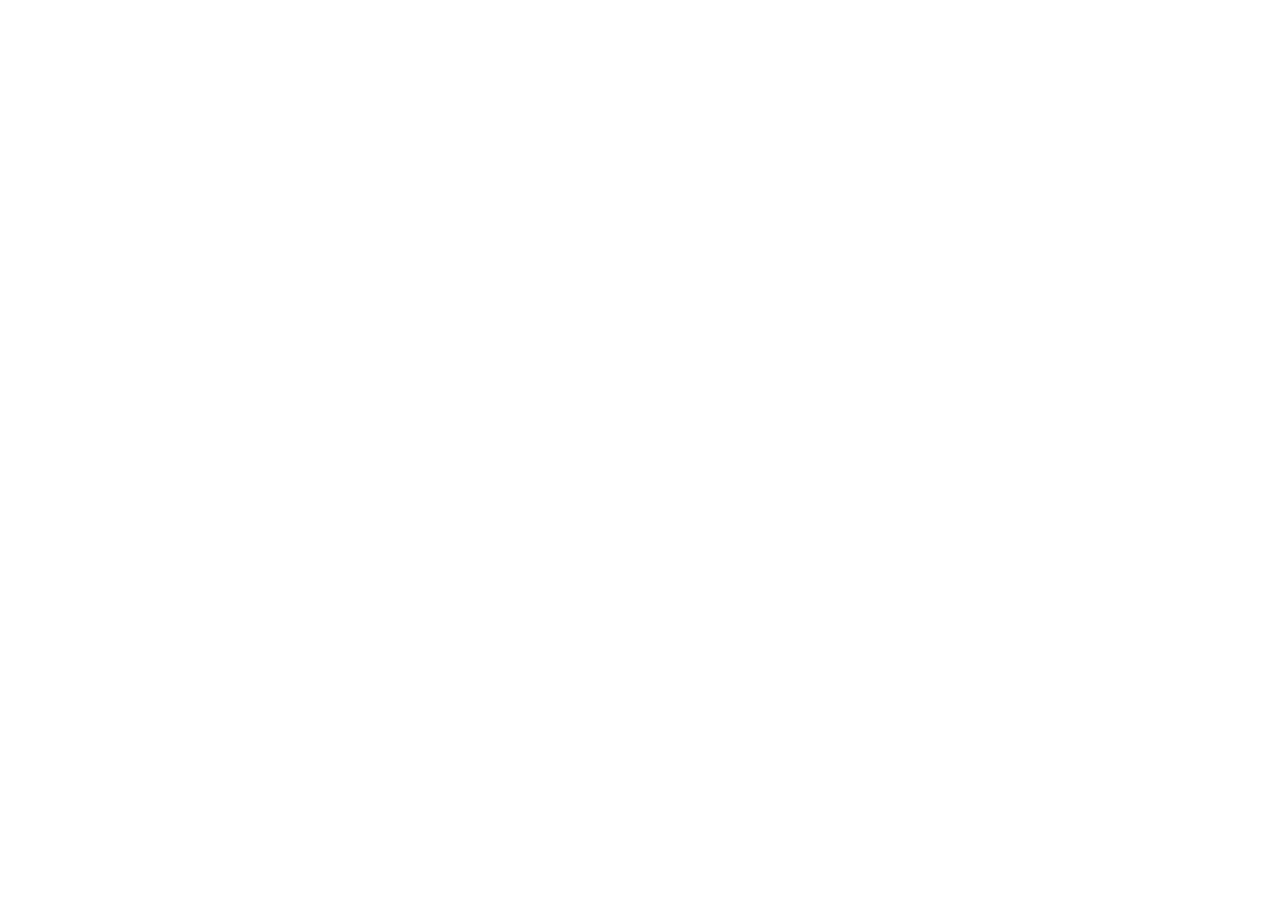
==== index.html @ e970a233 "Add index.html" ====
<!DOCTYPE html>
<html lang="en" data-theme="dark">
<head>
<meta charset="utf-8">
<meta name="viewport" content="width=device-width, initial-scale=1, viewport-fit=cover">
<title>GET CLOCKED — Rank it. Pass it. Clock it.</title>
<meta name="description" content="GET CLOCKED: the pass-and-play party game. Rank it. Pass it. Clock it.">
<link rel="icon" href="favicon.svg" type="image/svg+xml">
<link rel="manifest" href="manifest.json">
<meta name="theme-color" content="#16121f">
<link rel="stylesheet" href="css/styles.css">
</head>
<body>
<div id="app"><main id="screen"></main></div>
<script src="js/data.js"></script>
<script src="js/app.js"></script>
<script src="js/game.js"></script>
</body>
</html>
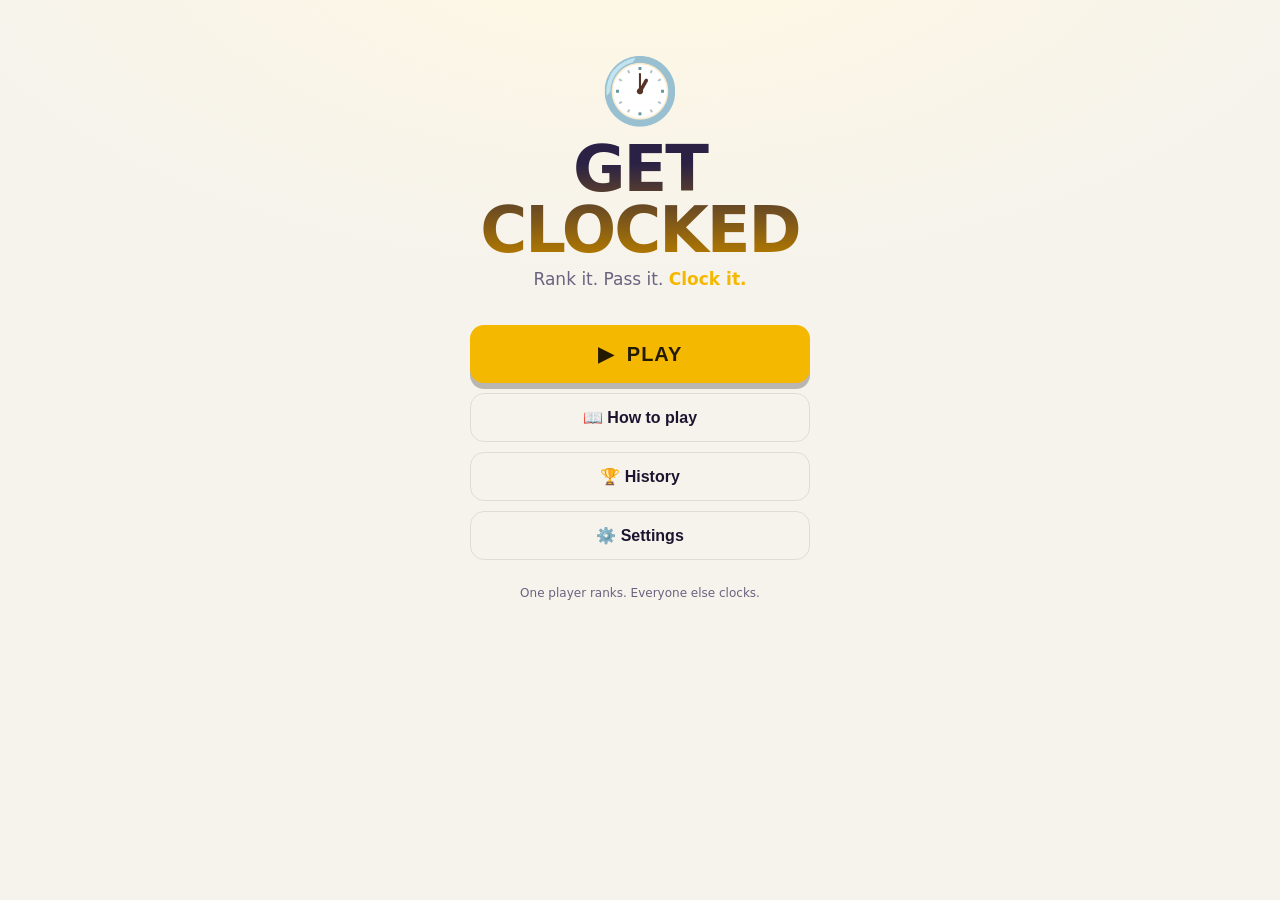
==== commit bc99452c: "Remove Ads IAP + flag-gated ad slots (ads off by default)" ====
--- a/index.html
+++ b/index.html
@@ -13,6 +13,8 @@
 <body>
 <div id="app"><main id="screen"></main></div>
 <script src="js/data.js"></script>
+<script src="js/store.js"></script>
+<script src="js/ads.js"></script>
 <script src="js/app.js"></script>
 <script src="js/game.js"></script>
 </body>
--- a/css/styles.css
+++ b/css/styles.css
@@ -0,0 +1,232 @@
+:root{
+  --bg:#16121f; --bg2:#1d1730; --card:#241d3a; --card2:#2c2350;
+  --ink:#ffffff; --mut:#b9aecb; --line:rgba(255,255,255,.09);
+  --acc:#ffd23f; --acc-ink:#231a00; --pink:#ff5d8f; --blue:#4cc9f0; --green:#7bf59b;
+  --danger:#ff6b6b; --radius:18px;
+  --shadow:0 10px 30px rgba(0,0,0,.35);
+}
+[data-theme="light"]{
+  --bg:#f6f3ec; --bg2:#efe9dc; --card:#ffffff; --card2:#f3efe4;
+  --ink:#1c1530; --mut:#6b6280; --line:rgba(20,10,40,.1);
+  --acc:#f5b800; --acc-ink:#231a00;
+  --shadow:0 10px 26px rgba(60,40,90,.14);
+}
+*{box-sizing:border-box; -webkit-tap-highlight-color:transparent;}
+html,body{margin:0;padding:0;}
+body{
+  background:radial-gradient(1200px 600px at 50% -10%, #2b2144 0%, var(--bg) 55%) fixed, var(--bg);
+  color:var(--ink);
+  font-family:"Avenir Next","Segoe UI",system-ui,-apple-system,sans-serif;
+  min-height:100vh; min-height:100dvh;
+}
+[data-theme="light"] body{background:radial-gradient(1200px 600px at 50% -10%, #fff8e2 0%, var(--bg) 60%) fixed, var(--bg);}
+#app{max-width:540px;margin:0 auto;min-height:100dvh;display:flex;flex-direction:column;}
+#screen{flex:1;padding:20px 16px calc(28px + env(safe-area-inset-bottom));}
+.screen.enter{animation:rise .28s ease both;}
+.screen.noanim.enter{animation:none;}
+@keyframes rise{from{opacity:0;transform:translateY(14px);}to{opacity:1;transform:none;}}
+@media (prefers-reduced-motion:reduce){.screen.enter{animation:none;}}
+
+/* type */
+h1{font-size:30px;margin:6px 0;letter-spacing:-.5px;font-weight:900;}
+.sub{color:var(--mut);margin:0 0 14px;font-size:15px;line-height:1.45;}
+.ghead{text-align:center;margin:8px 0 16px;}
+.logo-mini{font-size:34px;}
+.tagline{color:var(--mut);font-size:15px;margin-top:6px;}
+.tagline b{color:var(--acc);}
+
+/* hero */
+.hero{text-align:center;padding:34px 10px 10px;}
+.hero .clock{font-size:64px;animation:tick 2.4s ease-in-out infinite;display:inline-block;}
+@keyframes tick{0%,100%{transform:rotate(-8deg);}50%{transform:rotate(8deg);}}
+.hero .title{font-size:64px;font-weight:900;line-height:.95;letter-spacing:-2px;margin:10px 0 4px;
+  background:linear-gradient(180deg,#fff 30%,var(--acc) 90%);-webkit-background-clip:text;background-clip:text;color:transparent;}
+[data-theme="light"] .hero .title{background:linear-gradient(180deg,#2a2145 20%,#b07800 95%);-webkit-background-clip:text;background-clip:text;color:transparent;}
+.hero .tagline{font-size:17px;margin:8px 0 26px;}
+.hero .tagline b{color:var(--acc);}
+.menu{display:flex;flex-direction:column;gap:10px;max-width:340px;margin:0 auto;}
+.foot{margin-top:26px;text-align:center;color:var(--mut);font-size:12px;}
+
+/* buttons */
+.btn{border:0;border-radius:14px;padding:14px 18px;font-size:16px;font-weight:800;cursor:pointer;
+  background:var(--card);color:var(--ink);border:1px solid var(--line);transition:transform .08s ease, filter .15s;}
+.btn:active{transform:scale(.97);}
+.btn.primary{background:var(--acc);color:var(--acc-ink);border:0;box-shadow:0 6px 0 rgba(0,0,0,.25);}
+.btn.primary:active{transform:translateY(3px);box-shadow:0 2px 0 rgba(0,0,0,.25);}
+.btn.big{font-size:20px;padding:17px;letter-spacing:1px;}
+.btn.ghost{background:transparent;}
+.btn.small{padding:9px 13px;font-size:14px;border-radius:11px;}
+.btn.danger{background:transparent;border:1px solid var(--danger);color:var(--danger);}
+.btn.block{width:100%;}
+.btn.sel{border-color:var(--acc);color:var(--acc);}
+.btn:disabled{opacity:.35;}
+.stepbadge{display:inline-block;background:var(--pink);color:#fff;font-weight:900;font-size:13px;letter-spacing:2px;
+  padding:7px 14px;border-radius:999px;margin-bottom:8px;}
+.stepbadge.s1{background:var(--blue);} .stepbadge.s2{background:var(--pink);} .stepbadge.s3{background:var(--acc);color:var(--acc-ink);}
+
+/* cards & rows */
+.card{background:var(--card);border:1px solid var(--line);border-radius:var(--radius);padding:16px;margin:12px 0;box-shadow:var(--shadow);}
+.rowline{display:flex;align-items:center;gap:10px;}
+.grow{flex:1;min-width:0;}
+input[type=text]{width:100%;background:var(--bg2);border:1px solid var(--line);color:var(--ink);
+  border-radius:12px;padding:13px 14px;font-size:16px;outline:none;}
+input[type=text]:focus{border-color:var(--acc);}
+.plist{display:flex;flex-direction:column;gap:8px;margin:10px 0;}
+.prow{display:flex;align-items:center;gap:10px;background:var(--card);border:1px solid var(--line);border-radius:12px;padding:10px 12px;}
+.prow .nm{flex:1;font-weight:700;font-size:16px;overflow:hidden;text-overflow:ellipsis;white-space:nowrap;}
+.xbtn{border:0;background:transparent;color:var(--mut);font-size:18px;cursor:pointer;padding:6px 10px;border-radius:8px;}
+.field{margin:14px 0;}
+.field label{display:block;font-weight:800;font-size:13px;letter-spacing:1.5px;color:var(--mut);margin-bottom:8px;}
+.seg{display:flex;gap:8px;flex-wrap:wrap;}
+
+/* categories */
+.catbtns{display:flex;gap:8px;margin:10px 0 4px;}
+.cats{display:flex;flex-wrap:wrap;gap:8px;margin:12px 0;}
+.chip{border:1.5px solid var(--line);background:var(--card);color:var(--ink);border-radius:999px;
+  padding:9px 14px;font-size:14px;font-weight:700;cursor:pointer;transition:all .12s;}
+.chip:active{transform:scale(.95);}
+.chip.sel{background:var(--acc);border-color:var(--acc);color:var(--acc-ink);}
+.chip.spicy.sel{background:var(--pink);border-color:var(--pink);color:#fff;}
+/* checkmark always reserves its space: selecting never changes chip size */
+.chip .ck{display:inline-block;min-width:1em;}
+.chip:not(.sel) .ck{visibility:hidden;}
+.catcount{text-align:center;color:var(--mut);font-weight:800;letter-spacing:1.5px;font-size:13px;margin:12px 0;}
+.stickybar{position:sticky;bottom:calc(12px + env(safe-area-inset-bottom));background:var(--bg2);
+  border:1px solid var(--line);border-radius:16px;padding:12px;box-shadow:var(--shadow);}
+
+/* ordering */
+.olist{display:flex;flex-direction:column;gap:8px;margin:14px 0;}
+.orow{display:flex;align-items:center;gap:10px;background:var(--card);border:1px solid var(--line);
+  border-radius:14px;padding:10px 8px 10px 12px;}
+.onum{font-weight:900;color:var(--acc);font-size:17px;min-width:38px;}
+.otxt{flex:1;font-weight:700;font-size:16px;line-height:1.3;}
+.octl{display:flex;flex-direction:column;gap:4px;}
+.obtn{border:1px solid var(--line);background:var(--bg2);color:var(--ink);border-radius:9px;
+  width:44px;height:34px;font-size:14px;cursor:pointer;font-weight:900;}
+.obtn:active{background:var(--acc);color:var(--acc-ink);}
+.obtn:disabled{opacity:.25;}
+.qcard{background:linear-gradient(135deg,var(--card2),var(--card));border:1px solid var(--line);
+  border-radius:var(--radius);padding:18px;text-align:center;margin:10px 0;}
+.qcard .qc{font-size:12px;font-weight:900;letter-spacing:2px;color:var(--acc);margin-bottom:6px;}
+.qcard .qq{font-size:21px;font-weight:900;line-height:1.3;}
+.qcard .qh{color:var(--mut);font-size:13px;margin-top:8px;}
+.passhero{text-align:center;padding:30px 10px;}
+.passhero .big{font-size:52px;font-weight:900;letter-spacing:-1px;line-height:1;margin:12px 0;}
+.passhero .eye{font-size:46px;}
+.passhero p{color:var(--mut);font-size:16px;}
+
+/* reveal */
+.bigscore{font-size:84px;font-weight:900;text-align:center;letter-spacing:-3px;line-height:1;margin:6px 0;}
+.verdict{text-align:center;font-size:24px;font-weight:900;margin:4px 0 14px;}
+.verdict small{display:block;font-size:15px;color:var(--mut);font-weight:700;margin-top:4px;}
+.cmp{display:grid;grid-template-columns:1fr 1fr;gap:8px;margin:12px 0;}
+.cmp h4{margin:0 0 8px;font-size:12px;letter-spacing:1.5px;color:var(--mut);text-align:center;}
+.cmp ul{list-style:none;margin:0;padding:0;display:flex;flex-direction:column;gap:6px;}
+.cmp li{background:var(--card);border:1px solid var(--line);border-radius:10px;padding:9px 10px;font-size:14px;font-weight:700;display:flex;gap:8px;align-items:center;}
+.cmp li.ok{border-color:var(--green);}
+.cmp li.no{opacity:.75;}
+.cmp li .mk{margin-left:auto;}
+
+/* leaderboard */
+.brow{display:flex;align-items:center;gap:12px;background:var(--card);border:1px solid var(--line);
+  border-radius:14px;padding:13px 14px;margin:8px 0;}
+.brow.win{border-color:var(--acc);background:linear-gradient(135deg,var(--card2),var(--card));}
+.brow .rk{font-size:22px;font-weight:900;min-width:34px;text-align:center;}
+.brow .nm{flex:1;font-weight:800;font-size:17px;}
+.brow .pt{font-weight:900;color:var(--acc);font-size:18px;}
+.sharecard{background:linear-gradient(135deg,#2b2144,#1c2b4a);border:1px solid var(--acc);border-radius:var(--radius);
+  padding:20px;text-align:center;margin:14px 0;color:#fff;}
+[data-theme="light"] .sharecard{background:linear-gradient(135deg,#2a2145,#173a5e);}
+.sharecard .st{font-size:26px;font-weight:900;letter-spacing:-.5px;}
+.sharecard .ss{white-space:pre-line;margin:10px 0;font-size:15px;line-height:1.6;color:#e8e2f5;}
+
+/* settings */
+.setrow{display:flex;align-items:center;gap:12px;background:var(--card);border:1px solid var(--line);
+  border-radius:14px;padding:14px;margin:8px 0;}
+.setrow .grow .setlabel{font-weight:800;font-size:16px;}
+.setrow .grow .setdesc{color:var(--mut);font-size:13px;margin-top:2px;line-height:1.4;}
+.toggle{width:56px;height:32px;border-radius:999px;border:0;background:var(--bg2);border:1px solid var(--line);
+  position:relative;cursor:pointer;flex-shrink:0;}
+.toggle::after{content:"";position:absolute;top:3px;left:4px;width:24px;height:24px;border-radius:50%;
+  background:var(--mut);transition:all .18s;}
+.toggle.on{background:var(--acc);border-color:var(--acc);}
+.toggle.on::after{left:26px;background:var(--acc-ink);}
+
+/* history */
+.hrow{background:var(--card);border:1px solid var(--line);border-radius:14px;padding:13px 14px;margin:8px 0;}
+.hrow .hd{font-weight:800;font-size:15px;}
+.hrow .hs{color:var(--mut);font-size:13px;margin-top:3px;line-height:1.5;}
+.hrnds{margin-top:8px;border-top:1px dashed var(--line);padding-top:7px;display:flex;flex-direction:column;}
+.hrnd{display:flex;gap:8px;align-items:baseline;font-size:13px;padding:2px 0;}
+.hrn{font-weight:900;color:var(--acc);min-width:26px;}
+.hrnd .hrs{margin-left:auto;font-weight:800;white-space:nowrap;}
+.hrq{color:var(--mut);font-size:12px;white-space:nowrap;overflow:hidden;text-overflow:ellipsis;
+  padding-left:34px;margin-bottom:4px;}
+.empty{text-align:center;color:var(--mut);padding:34px 10px;font-size:15px;line-height:1.6;}
+
+/* howto */
+.howstep{display:flex;gap:14px;margin:16px 0;align-items:flex-start;}
+.howstep .n{font-size:30px;}
+.howstep b{font-size:17px;}
+.howstep p{color:var(--mut);margin:4px 0 0;font-size:14px;line-height:1.5;}
+
+.toast{position:fixed;left:50%;bottom:calc(30px + env(safe-area-inset-bottom));transform:translateX(-50%) translateY(20px);
+  background:var(--ink);color:var(--bg);font-weight:800;font-size:14px;padding:12px 20px;border-radius:999px;
+  opacity:0;transition:all .25s;z-index:10000;max-width:90%;text-align:center;}
+.toast.show{opacity:1;transform:translateX(-50%) translateY(0);}
+.kbd-hint{text-align:center;color:var(--mut);font-size:12px;margin-top:14px;}
+
+/* drag reorder */
+.ogrip{touch-action:none;cursor:grab;color:var(--mut);font-size:15px;letter-spacing:1px;
+  padding:10px 6px;user-select:none;-webkit-user-select:none;flex-shrink:0;}
+.ogrip:active{cursor:grabbing;color:var(--acc);}
+.orow{transition:transform .18s ease;}
+.orow.dragging{position:relative;z-index:5;transition:none;box-shadow:var(--shadow);border-color:var(--acc);}
+
+/* category sections */
+.catsec{margin:16px 0 4px;}
+.catsec-head{display:flex;align-items:center;gap:8px;margin-bottom:4px;}
+.catsec-name{font-weight:900;font-size:13px;letter-spacing:1.4px;text-transform:uppercase;color:var(--mut);flex:1;}
+.catsec-head .btn{padding:6px 11px;font-size:12px;border-radius:9px;}
+.catsec .cats{margin:6px 0 4px;}
+
+/* surprise stepper */
+.surrow{display:flex;align-items:center;gap:8px;margin:10px 0;padding:10px 12px;
+  background:var(--card);border:1px dashed var(--line);border-radius:14px;}
+.surrow .label{flex:1;font-weight:800;font-size:14px;}
+
+/* mashup toggle */
+.chip.big{font-size:15px;padding:10px 20px;}
+.mashrow{margin:2px 0 6px;display:flex;flex-direction:column;gap:6px;align-items:flex-start;}
+.msub{font-size:12.5px;color:var(--mut);line-height:1.5;}
+
+/* tap-to-edit player names */
+.prow .nm{cursor:pointer;}
+.nmedit{font:inherit;font-weight:700;color:var(--ink);background:var(--bg2);
+  border:1.5px solid var(--acc);border-radius:8px;padding:6px 10px;width:100%;max-width:220px;}
+
+/* mashup category tags */
+.otxt .osub{font-size:11px;font-weight:800;letter-spacing:1px;text-transform:uppercase;color:var(--mut);margin-top:2px;}
+.cs{font-size:10.5px;font-weight:800;letter-spacing:.6px;text-transform:uppercase;color:var(--mut);margin-left:6px;}
+
+/* touch polish: rapid taps never zoom, card drags never scroll the page.
+   The right gutter gives thumbs a place to scroll without grabbing a card. */
+button{touch-action:manipulation;}
+.orow{touch-action:none;margin-right:14px;}
+
+/* ---------- house ads ---------- */
+.adslot:empty{display:none;}
+.housead{position:relative;display:flex;align-items:center;gap:12px;background:var(--card);
+  border:1px solid var(--line);border-radius:14px;padding:12px 14px;margin:16px 0 4px;
+  text-decoration:none;color:inherit;touch-action:manipulation;}
+.housead-e{font-size:30px;line-height:1;}
+.housead-t{display:flex;flex-direction:column;gap:2px;flex:1;min-width:0;}
+.housead-t b{font-size:15px;}
+.housead-t i{font-style:normal;color:var(--mut);font-size:12.5px;line-height:1.35;}
+.housead-go{font-size:13px;font-weight:800;color:var(--acc);white-space:nowrap;}
+.housead-lab{position:absolute;top:-9px;right:10px;background:var(--bg2);border:1px solid var(--line);
+  color:var(--mut);font-size:10px;padding:1px 7px;border-radius:999px;letter-spacing:.4px;}
+.admodal{position:fixed;inset:0;z-index:9998;background:rgba(0,0,0,.62);display:flex;
+  align-items:center;justify-content:center;padding:24px;}
+.admodal-card{width:100%;max-width:360px;}
+.admodal-card .housead{margin:0 0 12px;}
